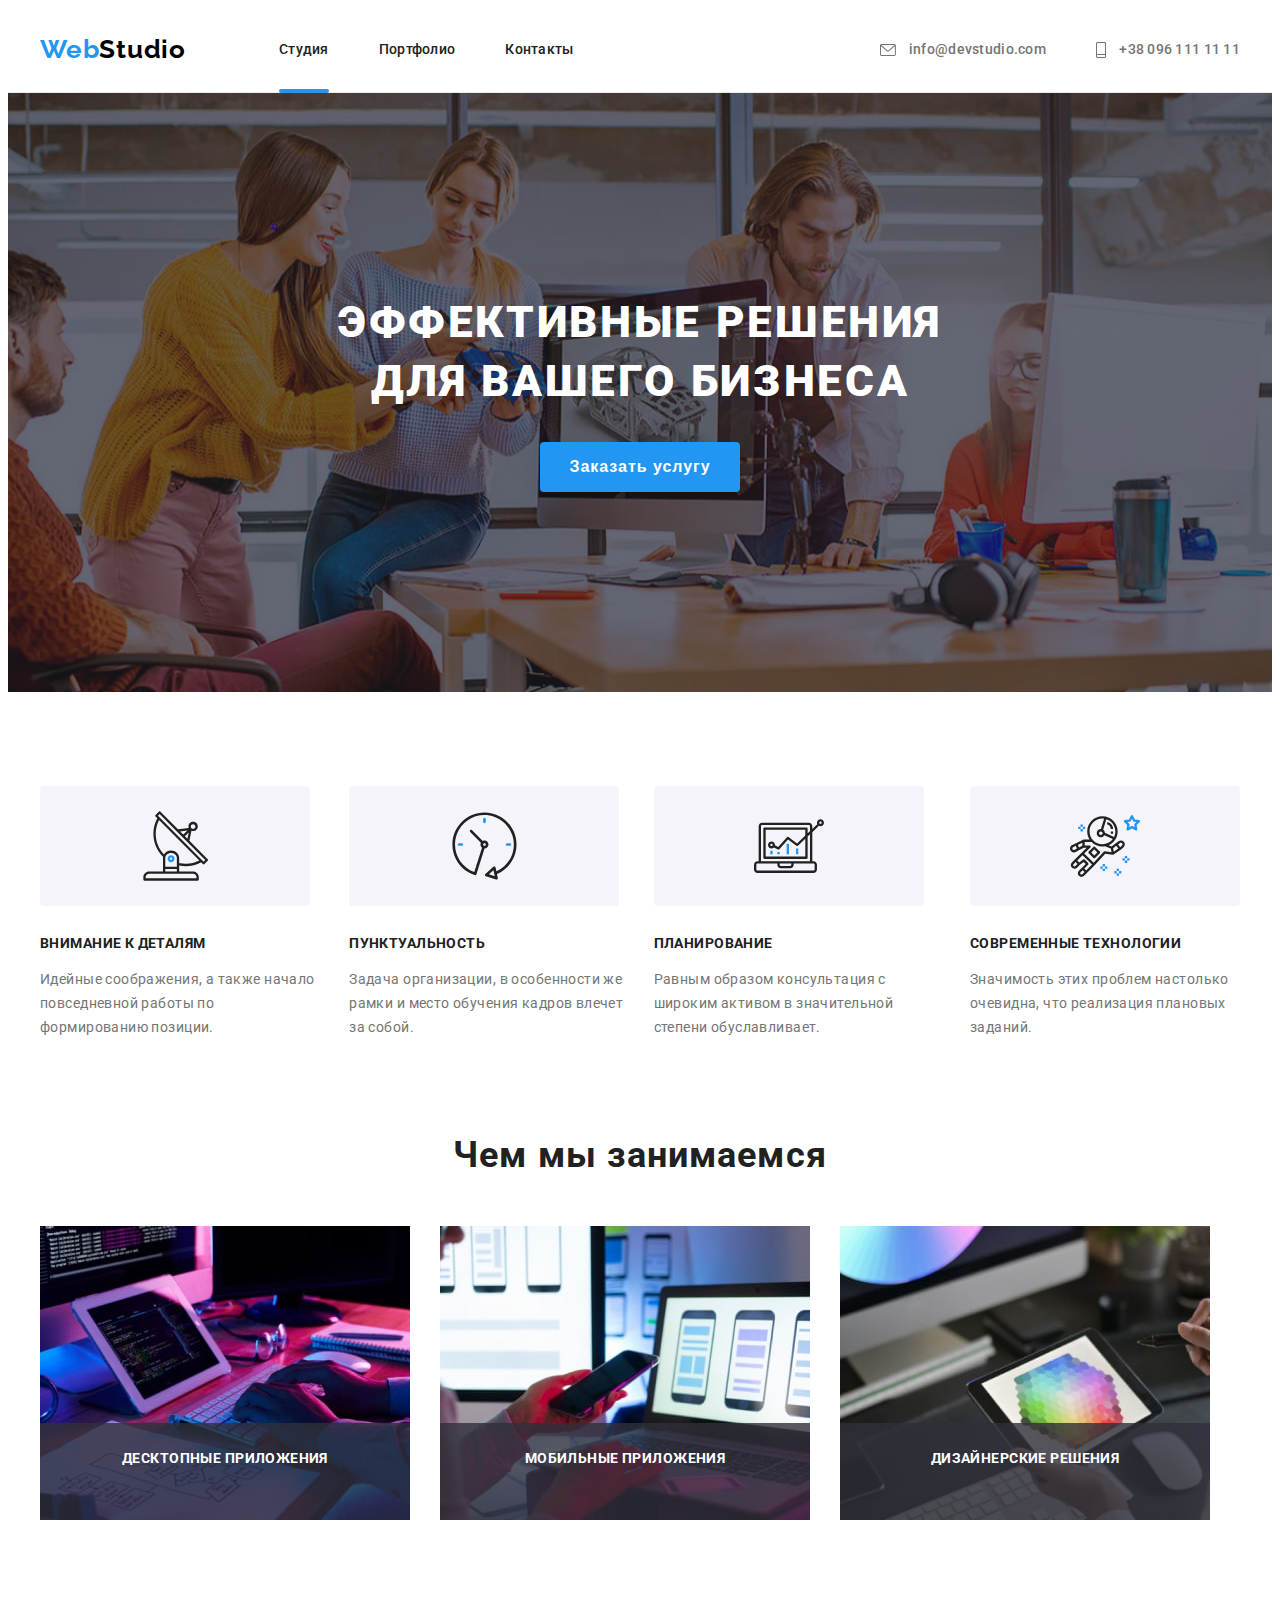
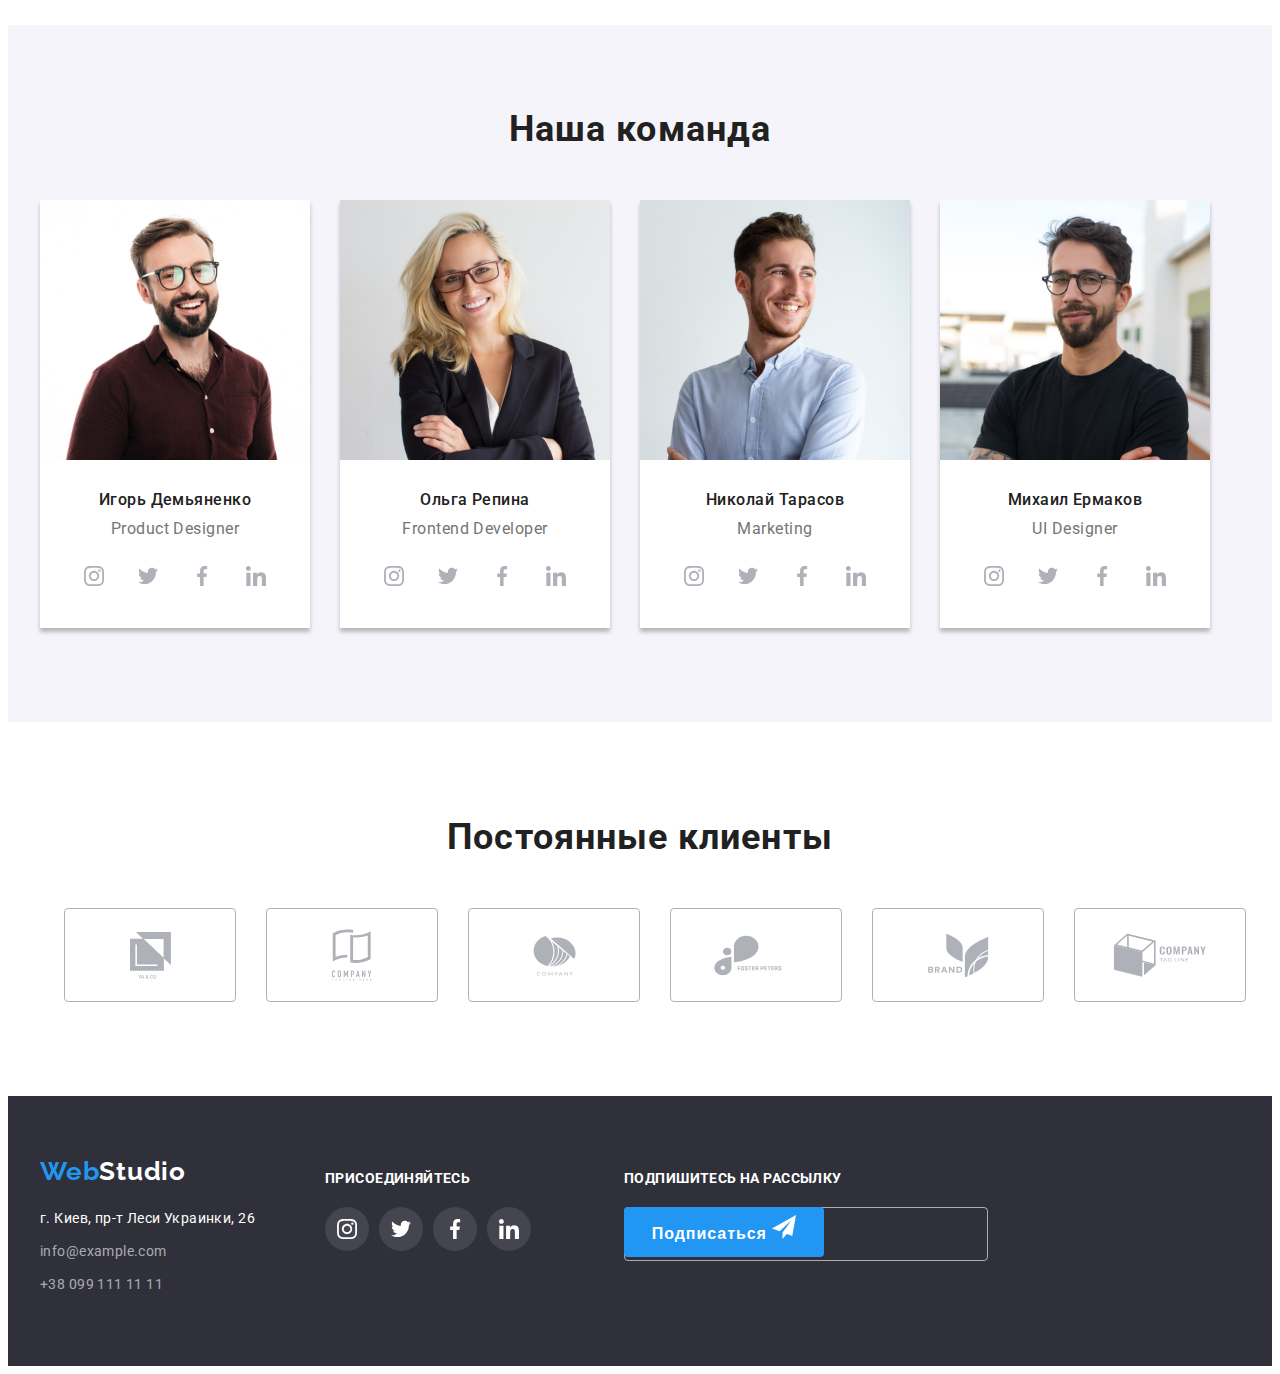
==== index.html @ a0ac4b64 "form" ====
<!DOCTYPE html>
<html lang="ru">

<head>
    <meta charset="UTF-8">
    <meta http-equiv="X-UA-Compatible" content="IE=edge">
    <meta name="viewport" content="width=device-width, initial-scale=1.0">
    <title>Document</title>
    <link rel="stylesheet" href="https://cdnjs.cloudflare.com/ajax/libs/modern-normalize/1.1.0/modern-normalize.min.css"
        integrity="sha512-wpPYUAdjBVSE4KJnH1VR1HeZfpl1ub8YT/NKx4PuQ5NmX2tKuGu6U/JRp5y+Y8XG2tV+wKQpNHVUX03MfMFn9Q=="
        crossorigin="anonymous" referrerpolicy="no-referrer" />
    <link rel="preconnect" href="https://fonts.googleapis.com">
    <link rel="preconnect" href="https://fonts.gstatic.com" crossorigin>
    <link
        href="https://fonts.googleapis.com/css2?family=Raleway:wght@700&family=Roboto:wght@400;500;700;900&display=swap"
        rel="stylesheet">
    <link rel="stylesheet" href="https://cdnjs.cloudflare.com/ajax/libs/animate.css/4.1.1/animate.min.css" />
    <link rel="stylesheet" href="./css/styles.css" />
</head>

<body>
    <!-- Шапка сайта -->
    <header class="header">
        <div class="container">
            <nav class="header-navigation">
                <a href="./index.html" class="header-logo link animate__animated animate__fadeInLeft">Web<span
                        class="header-logo-part">Studio</span></a>
                <ul class="header-list list">
                    <li class="header-item">
                        <a class="header-link link current" href="./index.html">Студия</a>
                    </li>
                    <li class="header-item">
                        <a class="header-link link" href="./portfolio.html">Портфолио</a>
                    </li>
                    <li class="header-item">
                        <a class="header-link link" href="">Контакты</a>
                    </li>
                </ul>
            </nav>
            <div class="header-right link">
                <a class="header-mail link" href="mailto:info@devstudio.com">
                    <svg class="header-icon" width="16" height="12">
                        <use href="./images/icons.svg#icon-envelope"></use>
                    </svg>
                    info@devstudio.com</a>
                <a class="header-tel link" href="tel:+380961111111">
                    <svg class="header-icon" width="10" height="16">
                        <use href="./images/icons.svg#icon-tel"></use>
                    </svg>
                    +38 096 111 11 11</a>
            </div>
        </div>
    </header>
    <!-- Герой -->
    <main>
        <section class="hero">
            <div class="container"></div>
            <h1 class="hero-title">Эффективные решения <br> для вашего бизнеса</h1>
            <button type="button" class="hero-button" data-modal-open>Заказать услугу</button>
            </div>
        </section>
        <!-- Особенности -->
        <section class="peculiarities">
            <div class="container">
                <h2 class="peculiarities-main-title visually-hidden">Наши особенности</h2>
                <ul class="peculiarities-list list">
                    <li class="peculiarities-item">
                        <div class="peculiarities-fone-img">
                            <svg class="peculiarities-icon" width="65" height="70">socials
                                <use href="./images/icons.svg#icon-antena"></use>
                            </svg>
                        </div>
                        <h3 class="peculiarities-secondary-title">Внимание к деталям</h3>
                        <p class="peculiarities-text">Идейные соображения, а также начало повседневной работы по
                            формированию позиции.</p>
                    </li>
                    <li class="peculiarities-item">
                        <div class="peculiarities-fone-img">
                            <svg class="peculiarities-icon" width="67" height="70">socials
                                <use href="./images/icons.svg#icon-clock"></use>
                            </svg>
                        </div>
                        <h3 class="peculiarities-secondary-title">Пунктуальность</h3>
                        <p class="peculiarities-text">Задача организации, в особенности же рамки и место обучения кадров
                            влечет за собой.</p>
                    </li>
                    <li class="peculiarities-item">
                        <div class="peculiarities-fone-img">
                            <svg class="peculiarities-icon" width="70" height="70">socials
                                <use href="./images/icons.svg#icon-diagram"></use>
                            </svg>
                        </div>
                        <h3 class="peculiarities-secondary-title">Планирование</h3>
                        <p class="peculiarities-text">Равным образом консультация с широким активом в значительной
                            степени обуславливает.</p>
                    </li>
                    <li class="peculiarities-item">
                        <div class="peculiarities-fone-img">
                            <svg class="peculiarities-icon" width="70" height="70">socials
                                <use href="./images/icons.svg#icon-astronaut"></use>
                            </svg>
                        </div>
                        <h3 class="peculiarities-secondary-title">Современные технологии</h3>
                        <p class="peculiarities-text">Значимость этих проблем настолько очевидна, что реализация
                            плановых заданий.</p>
                    </li>
                </ul>
            </div>
        </section>
        <!-- Наше направление -->
        <section class="activities">
            <div class="container">
                <h2 class="activities-title">Чем мы занимаемся</h2>
                <ul class="activities-list list">
                    <li class="activities-item">
                        <div class="activities-information">
                            <a href="" class="activities-link"><img src="./images/box/box-1.jpg"
                                    alt="Человек набирает код" width="370" height="294"></a>
                            <p class="activities-link-text">Десктопные приложения</p>
                        </div>
                    </li>
                    <li class="activities-item">
                        <div class="activities-information">
                            <a href="" class="activities-link"><img src="./images/box/box-2.jpg"
                                    alt="Человек тестирует телефон" width="370" height="294"></a>
                            <p class="activities-link-text">Мобильные приложения</p>
                        </div>
                    </li>
                    <li class="activities-item">
                        <div class="activities-information">
                            <a href="" class="activities-link"><img src="./images/box/box-3.jpg"
                                    alt="Человек проверяет диаграмму на планшете" width="370" height="294"></a>
                            <p class="activities-link-text">Дизайнерские решения</p>
                        </div>
                    </li>
                </ul>
            </div>
        </section>
        <!-- Команда -->
        <section class="team">
            <div class="container">
                <h2 class="team-main-title">Наша команда</h2>
                <ul class="team-list list">
                    <li class="team-item">
                        <img src="./images/team/igor.jpg" alt="Мужчина в очках" class="team-foto" width="270"
                            height="260">
                        <div class="team-one-text">
                            <h3 class="team-secondary-title">Игорь Демьяненко</h3>
                            <p lang="en" class="team-text">Product Designer</p>
                            <ul class="team-socials list socials-list">
                                <li class="socials-item link">
                                    <a href="" class="socials-link" rel="noopener noreferrer nofollow" target="_blank">
                                        <svg class="socials-icon" width="20" height="20">socials
                                            <use href="./images/icons.svg#icon-instagram"></use>
                                        </svg>
                                    </a>
                                </li>
                                <li class="socials-item link">
                                    <a href="" class="socials-link" rel="noopener noreferrer nofollow" target="_blank">
                                        <svg class="socials-icon" width="20" height="20">
                                            <use href="./images/icons.svg#icon-twitter"></use>
                                        </svg>
                                    </a>
                                </li>
                                <li class="socials-item link">
                                    <a href="" class="socials-link" rel="noopener noreferrer nofollow" target="_blank">
                                        <svg class="socials-icon" width="20" height="20">
                                            <use href="./images/icons.svg#icon-facebook"></use>
                                        </svg>
                                    </a>
                                </li>
                                <li class="socials-item link ">
                                    <a href="" class="socials-link" rel="noopener noreferrer nofollow" target="_blank">
                                        <svg class="socials-icon" width="20" height="20">
                                            <use href="./images/icons.svg#icon-linkedin"></use>
                                        </svg>
                                    </a>
                                </li>
                            </ul>
                        </div>
                    </li>
                    <li class="team-item">
                        <img src="./images/team/olga.jpg" alt="Девушка в очках" class="team-foto" width="270"
                            height="260">
                        <div class="team-one-text">
                            <h3 class="team-secondary-title">Ольга Репина</h3>
                            <p lang="en" class="team-text">Frontend Developer</p>
                            <ul class="team-socials list socials-list">
                                <li class="socials-item link">
                                    <a href="" class="socials-link">
                                        <svg class="socials-icon" width="20" height="20">socials
                                            <use href="./images/icons.svg#icon-instagram"></use>
                                        </svg>
                                    </a>
                                </li>
                                <li class="socials-item link">
                                    <a href="" class="socials-link" rel="noopener noreferrer nofollow" target="_blank">
                                        <svg class="socials-icon" width="20" height="20">
                                            <use href="./images/icons.svg#icon-twitter"></use>
                                        </svg>
                                    </a>
                                </li>
                                <li class="socials-item link">
                                    <a href="" class="socials-link" rel="noopener noreferrer nofollow" target="_blank">
                                        <svg class="socials-icon" width="20" height="20">
                                            <use href="./images/icons.svg#icon-facebook"></use>
                                        </svg>
                                    </a>
                                </li>
                                <li class="socials-item link" rel="noopener noreferrer nofollow" target="_blank">
                                    <a href="" class="socials-link">
                                        <svg class="socials-icon" width="20" height="20">
                                            <use href="./images/icons.svg#icon-linkedin"></use>
                                        </svg>
                                    </a>
                                </li>
                            </ul>
                        </div>
                    </li>
                    <li class="team-item">
                        <img src="./images/team/nikolay.jpg" alt="Мужчина в рубашке" class="team-foto" width="270"
                            height="260">
                        <div class="team-one-text">
                            <h3 class="team-secondary-title">Николай Тарасов</h3>
                            <p lang="en" class="team-text">Marketing</p>
                            <ul class="team-socials list socials-list">
                                <li class="socials-item link">
                                    <a href="" class="socials-link" rel="noopener noreferrer nofollow" target="_blank">
                                        <svg class="socials-icon" width="20" height="20">socials
                                            <use href="./images/icons.svg#icon-instagram"></use>
                                        </svg>
                                    </a>
                                </li>
                                <li class="socials-item link">
                                    <a href="" class="socials-link" rel="noopener noreferrer nofollow" target="_blank">
                                        <svg class="socials-icon" width="20" height="20">
                                            <use href="./images/icons.svg#icon-twitter"></use>
                                        </svg>
                                    </a>
                                </li>
                                <li class="socials-item link" rel="noopener noreferrer nofollow" target="_blank">
                                    <a href="" class="socials-link">
                                        <svg class="socials-icon" width="20" height="20">
                                            <use href="./images/icons.svg#icon-facebook"></use>
                                        </svg>
                                    </a>
                                </li>
                                <li class="socials-item link" rel="noopener noreferrer nofollow" target="_blank">
                                    <a href="" class="socials-link">
                                        <svg class="socials-icon" width="20" height="20">
                                            <use href="./images/icons.svg#icon-linkedin"></use>
                                        </svg>
                                    </a>
                                </li>
                            </ul>
                        </div>
                    </li>
                    <li class="team-item">
                        <img src="./images/team/michael.jpg" alt="Мужчина в футболке" class="team-foto" width="270"
                            height="260">
                        <div class="team-one-text">
                            <h3 class="team-secondary-title">Михаил Ермаков</h3>
                            <p lang="en" class="team-text">UI Designer</p>
                            <ul class="team-socials list socials-list">
                                <li class="socials-item link">
                                    <a href="" class="socials-link" rel="noopener noreferrer nofollow" target="_blank">
                                        <svg class="socials-icon" width="20" height="20">socials
                                            <use href="./images/icons.svg#icon-instagram"></use>
                                        </svg>
                                    </a>
                                </li>
                                <li class="socials-item link">
                                    <a href="" class="socials-link" rel="noopener noreferrer nofollow" target="_blank">
                                        <svg class="socials-icon" width="20" height="20">
                                            <use href="./images/icons.svg#icon-twitter"></use>
                                        </svg>
                                    </a>
                                </li>
                                <li class="socials-item link">
                                    <a href="" class="socials-link" rel="noopener noreferrer nofollow" target="_blank">
                                        <svg class="socials-icon" width="20" height="20">
                                            <use href="./images/icons.svg#icon-facebook"></use>
                                        </svg>
                                    </a>
                                </li>
                                <li class="socials-item link">
                                    <a href="" class="socials-link" rel="noopener noreferrer nofollow" target="_blank">
                                        <svg class="socials-icon" width="20" height="20">
                                            <use href="./images/icons.svg#icon-linkedin"></use>
                                        </svg>
                                    </a>
                                </li>
                            </ul>
                        </div>
                    </li>
                </ul>
            </div>
        </section>
        <!-- Наши клиенты -->
        <section class="client">
            <div class="container">
                <h2 class="client-main-title">Постоянные клиенты</h2>
                <ul class="client-list list client-list">
                    <li class="client-item link">
                        <a href="" class="client-link">
                            <svg class="client-logo" width="41" height="47">
                                <use href="./images/icons.svg#icon-ya"></use>
                            </svg>
                        </a>
                    </li>
                    <li class="client-item link">
                        <a href="" class="client-link">
                            <svg class="client-logo" width="40" height="52">
                                <use href="./images/icons.svg#icon-company-tagline"></use>
                            </svg>
                        </a>
                    </li>
                    <li class="client-item link">
                        <a href="" class="client-link">
                            <svg class="client-logo" width="43" height="41">
                                <use href="./images/icons.svg#icon-company"></use>
                            </svg>
                        </a>
                    </li>
                    <li class="client-item link">
                        <a href="" class="client-link">
                            <svg class="client-logo" width="84" height="41">
                                <use href="./images/icons.svg#icon-foster-peters"></use>
                            </svg>
                        </a>
                    </li>
                    <li class="client-item link">
                        <a href="" class="client-link">
                            <svg class="client-logo" width="63" height="45">
                                <use href="./images/icons.svg#icon-brand"></use>
                            </svg>
                        </a>
                    </li>
                    <li class="client-item link">
                        <a href="" class="client-link">
                            <svg class="client-logo" width="94" height="44">
                                <use href="./images/icons.svg#icon-company-tag"></use>
                            </svg>
                        </a>
                    </li>
                </ul>
            </div>
        </section>
    </main>
    <!-- Контакты -->
    <footer class="footer">
        <div class="container">
            <div class="footer-information">
                <div class="footer-address">
                    <a href="./index.html" class="footer-logo link">Web<span class="footer-logo-part">Studio</span></a>
                    <address class="contact-address">
                        <ul class="contact-address-list list">
                            <li class="contact-address-item">
                                <a href="" class="contact-address-map link">г. Киев, пр-т Леси Украинки, 26</a>
                            </li>
                            <li class="contact-address-item">
                                <a href="mailto:info@example.com" class="contact-address-mail link">info@example.com</a>
                            </li>
                            <li class="contact-address-item">
                                <a href="tel:+380991111111" class="contact-address-tel link">+38 099 111 11 11</a>
                            </li>
                        </ul>
                </div>
                </address>
                <div class="footer-title-icon">
                    <b class="footer-title">присоединяйтесь</b>
                    <ul class="footer-socials list footer-socials-list">
                        <li class="footer-socials-item link">
                            <a href="" class="footer-socials-link" rel="noopener noreferrer nofollow" target="_blank">
                                <svg class="footer-socials-icon" width="20" height="20">socials
                                    <use href="./images/icons.svg#icon-instagram"></use>
                                </svg>
                            </a>
                        </li>
                        <li class="footer-socials-item link">
                            <a href="" class="footer-socials-link" rel="noopener noreferrer nofollow" target="_blank">
                                <svg class="footer-socials-icon" width="20" height="20">
                                    <use href="./images/icons.svg#icon-twitter"></use>
                                </svg>
                            </a>
                        </li>
                        <li class="footer-socials-item link">
                            <a href="" class="footer-socials-link" rel="noopener noreferrer nofollow" target="_blank">
                                <svg class="footer-socials-icon" width="20" height="20">
                                    <use href="./images/icons.svg#icon-facebook"></use>
                                </svg>
                            </a>
                        </li>
                        <li class="footer-socials-item link" rel="noopener noreferrer nofollow" target="_blank">
                            <a href="" class="footer-socials-link">
                                <svg class="footer-socials-icon" width="20" height="20">
                                    <use href="./images/icons.svg#icon-linkedin"></use>
                                </svg>
                            </a>
                        </li>
                    </ul>
                </div>
                <div class="footer-title-subscription-block">
                <b class="footer-title-subscription">Подпишитесь на рассылку </b>
                <form action="#" class="subscription-form">
                    <input type="email" name="online-email" placeholder="E-mail" class="online-input small">
                    <button type="submit" class="btn subscription-btn">Подписаться
                        <svg class="footer-subscription-icon" width="24" height="24">
                            <use href="./images/icons.svg#icon-icon-send-color"></use>
                        </svg>
                    </button>
                 </div>

            </div>
        </div>
    </footer>
    <div class="backdrop is-hidden" data-modal>
        <div class="modal">
            <button type="button" class="close-btn" data-modal-close>
                <svg class="" width="11" height="11">
                    <use href="./images/icons.svg#icon-cross"></use>
                </svg>
            </button>
          
        <form action="#" class="modal-form">
            <b class="modal-title">Оставьте свои данные, мы вам перезвоним</b>
            <div class="modal-form-field">
                <label for="input-name" class="modal-form-label">Имя</label>
                <span class="input-wrap">
                    <input type="text" id="input-name" class="modal-form-input" placeholder=" " name="modal-name">
                    <svg class="modal-form-icon" width="18" height="18">
                        <use href="./images/icons.svg#icon-person-black"></use>
                    </svg>
                </span>
            </div>
            <div class="modal-form-field">
                <label for="input-tel" class="modal-form-label">Телефон</label>
                <span class="input-wrap">
                    <input type="tel" id="input-tel" class="modal-form-input" placeholder=" " name="modal-name">
                    <svg class="modal-form-icon" width="18" height="18">
                        <use href="./images/icons.svg#icon-phone-black"></use>
                    </svg>
                </span>
            </div>
            <div class="modal-form-field">
                <label for="input-email" class="modal-form-label">Почта</label>
                <span class="input-wrap">
                    <input type="email" id="input-email" class="modal-form-input" placeholder=" " name="modal-name">
                    <svg class="modal-form-icon" width="18" height="18">
                        <use href="./images/icons.svg#icon-email-black"></use>
                    </svg>
                </span>
            </div>
            <div class="modal-form-field">
                <label for="comment" class="modal-form-label">Комментарий</label>
                <textarea name="modal-comment" id="comment" placeholder="Введите текст" class="modal-comment"></textarea>
            </div>
            <div class="modal-form-field">
                <input type="checkbox" id="check" name="policy" class="visually-hidden checkbox">
                <label for="check" class="check-label">
                    <span class="icon-check">
                        <svg class="" width="16" height="15">
                            <use href="./images/icons.svg#icon-Vector-color"></use>
                        </svg>
                    </span class="text-check">
                    Соглашаюсь с рассылкой и принимаю <a href="" class="form-link link">Условия договора</a></label>
            </div>
            <button type="submit" class="btn form-btn">Oтправить</button>
            </form>
        </div>
    </div>

    <script src="./js/modal.js"></script>
</body>

</html>
---- css/styles.css ----
:root {
  --main-title-color: #212121;
  --secondary-title-color: #ffffff;
  --main-text-color: #757575;
  --accent-color: #2196f3;
}
body {
  font-family: "Roboto", sans-serif;
}

p,
h1,
h2,
h3,
h4,
h5,
h6 {
  margin-top: 0;
  margin-bottom: 0;
}

ul {
  margin-top: 0;
  margin-bottom: 0;
  padding-left: 0;
}
img {
  display: block;
}
.container {
  width: 1200px;
  padding-left: 15px;
  padding-right: 15px;
  margin: 0 auto;
}

.visually-hidden {
  position: absolute;
  width: 1px;
  height: 1px;
  margin: -1px;
  padding: 0;
  overflow: hidden;
  border: 0;
  clip: rect(0 0 0 0);
}
.list {
  list-style: none;
}
.link {
  text-decoration: none;
}
/* --------------HEADER------------------- */
.header {
  /* border: 2px dashed #2196f3; */
  /* border: 2px solid #f6f6f6; */
  border-bottom: 1px solid #ececec;
}
.header .container {
  display: flex;
  align-items: center;
}

.header-navigation {
  display: flex;
  align-items: center;
}

.header-logo {
  display: block;
  font-family: Raleway;
  font-style: normal;
  font-weight: bold;
  font-size: 26px;
  line-height: 1.19;
  letter-spacing: 0.03em;
  color: #2196f3;
  margin-right: 93px;
  padding-top: 24px;
  padding-bottom: 25px;
}

.header-logo-part {
  color: #000000;
}

.header-list {
  display: flex;
}

.current {
  position: relative;
}
.current::after {
  content: "";
  width: 100%;
  height: 4px;
  border-radius: 2px;
  background-color: #2196f3;
  display: block;
  position: absolute;
  bottom: -3px;
  left: 0;
}

.header-item:not(:last-child) {
  margin-right: 50px;
}
.header-mail,
.header-tel {
  display: flex;
  fill: currentColor;
  /* vertical-align: middle; */
}
.header-icon {
  margin-right: 10px;
  vertical-align: middle;
}
.header-link {
  display: block;
  font-weight: 500;
  font-size: 14px;
  line-height: 1.14;
  letter-spacing: 0.02em;
  color: #212121;
  padding-top: 32px;
  padding-bottom: 32px;
  transition: color 250ms cubic-bezier(0.4, 0, 0.2, 1);
}
.header-link:hover,
.header-link:focus {
  color: var(--accent-color);
}
.header-right {
  margin-left: auto;
  display: flex;
}
.header-mail {
  display: block;
  font-weight: 500;
  font-size: 14px;
  line-height: 1.4;
  letter-spacing: 0.02em;
  padding-top: 32px;
  padding-bottom: 32px;
  color: #757575;
  margin-right: 50px;
  transition: color 250ms cubic-bezier(0.4, 0, 0.2, 1);
}
.header-mail:hover,
.header-mail:focus {
  color: var(--accent-color);
}

.header-tel {
  display: block;
  font-weight: 500;
  font-size: 14px;
  line-height: 1.4;
  letter-spacing: 0.02em;
  padding-top: 32px;
  padding-bottom: 32px;
  color: #757575;
  transition: color 250ms cubic-bezier(0.4, 0, 0.2, 1);
}
.header-tel:hover,
.header-tel:focus {
  color: var(--accent-color);
}
/* ----------------HERO---------------- */
.hero {
  /* border: 2px dashed #2196f3; */
  padding-top: 200px;
  padding-bottom: 200px;
  background-image: linear-gradient(
      rgba(47, 48, 58, 0.4),
      rgba(47, 48, 58, 0.4)
    ),
    url(../images/header.jpg);
  background-repeat: no-repeat;
  background-position: center;
  /* background-size: cover; */
  background-size: 1600px;
}
.hero-title {
  font-weight: 900;
  font-size: 44px;
  line-height: 1.36;
  text-align: center;
  letter-spacing: 0.06em;
  text-transform: uppercase;
  color: var(--secondary-title-color);
  padding-bottom: 30px;
}
.hero-button {
  font-weight: 700;
  font-size: 16px;
  line-height: 1.87;
  display: flex;
  justify-content: center;
  align-items: center;
  text-align: center;
  letter-spacing: 0.06em;
  color: #ffffff;
  background-color: #2196f3;
  margin: 0px auto;
  width: 200px;
  height: 50px;
  left: 700px;
  top: 430px;
  box-shadow: 0px 4px 4px rgba(0, 0, 0, 0.15);
  border-radius: 4px;
  padding: 0;
  border: none;
  /* position: relative;
  left: 50%;
  transform: translate(-50%, 0); */
}

/* --------------PECULIARITIES---------------- */
.peculiarities {
  padding-top: 94px;
  padding-bottom: 94px;
}
.peculiarities-item:not(:last-child) {
  margin-right: 30px;
}

.peculiarities-list {
  display: flex;
}
.peculiarities-fone-img {
  width: 270px;
  height: 120px;
  display: flex;
  align-items: center;
  justify-content: center;
  border-radius: 4px;
  background-color: #f5f4fa;
  margin-bottom: 30px;
}
.peculiarities-secondary-title {
  font-weight: 700;
  font-size: 14px;
  line-height: 1.14;
  letter-spacing: 0.03em;
  text-transform: uppercase;
  color: var(--main-title-color);
  margin-bottom: 16px;
}
.peculiarities-text {
  font-size: 14px;
  line-height: 1.71;
  letter-spacing: 0.03em;
  color: var(--main-text-color);
}
/* ----------------TEAM------------------- */
.team {
  padding-bottom: 94px;
  border-color: #f5f4fa;
  /* border: 2px dashed #2196f3; */
  padding-top: 83px;
  padding-bottom: 94px;
}
.activities-title,
.team-main-title,
.client-main-title {
  font-weight: 700;
  font-size: 36px;
  line-height: 1.17;
  text-align: center;
  letter-spacing: 0.03em;
  color: var(--main-title-color);
}
.activities {
  padding-bottom: 105px;
}
.activities-information {
  position: relative;
}
.activities-link-text {
  position: absolute;
  width: 100%;
  height: 70px;
  background-color: rgba(47, 48, 58, 0.8);
  color: var(--secondary-title-color);
  font-weight: 700;
  font-size: 14px;
  line-height: calc(16 / 14);
  text-align: center;
  letter-spacing: 0.03em;
  text-transform: uppercase;
  bottom: 0;
  left: 0;
  padding-top: 27px;
}

.activities-item:not(:last-child) {
  margin-right: 30px;
}
.activities-title {
  margin-bottom: 50px;
}
.activities-list {
  display: flex;
}
.team-main-title {
  margin-bottom: 50px;
}

.team {
  background-color: #f5f4fa;
}
.team-one-text {
  width: 270px;
  padding-top: 30px;
  padding-bottom: 30px;
  background-color: #ffffff;
}
.team-list {
  display: flex;
  margin-left: -30px;
  flex-wrap: wrap;
}
.team-item {
  flex-basis: calc(100% / 4- 30px);
  margin-left: 30px;

  box-shadow: 0px 4px 4px rgba(0, 0, 0, 0.25);
}

.team-secondary-title {
  font-weight: 500;
  font-size: 16px;
  line-height: 1.19;
  text-align: center;
  letter-spacing: 0.03em;
  color: var(--main-title-color);
}

.team-secondary-title {
  padding-bottom: 10px;
}
.team-text {
  font-size: 16px;
  line-height: 1.19;
  text-align: center;
  letter-spacing: 0.03em;
  color: var(--main-text-color);
  margin-bottom: 16px;
}
.socials-list {
  display: flex;
  justify-content: center;
}
.socials-link {
  width: 100%;
  height: 100%;
  display: flex;
  align-items: center;
  justify-content: center;
  border-radius: 50%;
  background-color: #ffffff;
  transition: background-color 250ms cubic-bezier(0.4, 0, 0.2, 1),
    fill 250ms cubic-bezier(0.4, 0, 0.2, 1);
}
.socials-link:hover,
.socials-link:focus {
  background-color: var(--accent-color);
}
.socials-link:hover .socials-icon,
.socials-link:focus .socials-icon {
  fill: #ffffff;
}
.socials-item:not(:last-child) {
  margin-right: 10px;
}
.socials-item {
  width: 44px;
  height: 44px;
}
.socials-icon {
  fill: #afb1b8;
}

/* ----------------CLIENT-------------- */
.client {
  padding-top: 94px;
  padding-bottom: 94px;
}
.client-main-title {
  margin-bottom: 50px;
}
.client-list {
  display: flex;
  justify-content: center;
}
.client-link {
  width: 100%;
  height: 100%;
  display: flex;
  align-items: center;
  justify-content: center;
  border: 1px solid #afb1b8;
  border-radius: 4px;
  background-color: #ffffff;
  transition: border 250ms cubic-bezier(0.4, 0, 0.2, 1),
    fill 250ms cubic-bezier(0.4, 0, 0.2, 1);
}
.client-link:hover,
.client-link:focus {
  border: 1px solid var(--accent-color);
}
.client-link:hover .client-logo,
.client-link:focus .client-logo {
  fill: var(--accent-color);
}
.team-list {
  display: flex;
  margin-left: -30px;
  flex-wrap: wrap;
  align-items: center;
}
.client-link {
  flex-basis: calc(100% / 6 - 30px);
  margin-left: 30px;
  background-color: #ffffff;
  width: 170px;
  height: 92px;
}

.client-logo {
  fill: #afb1b8;
}

/* ----------------FOOTER-------------- */
.footer-logo {
  font-family: Raleway;
  font-style: normal;
  font-weight: bold;
  font-size: 26px;
  line-height: 1.19;
  letter-spacing: 0.03em;
  color: #2196f3;
}
.footer-logo-part {
  color: #ffffff;
}
.contact-address-item {
  margin-bottom: 9px;
}
.contact-address {
  margin-top: 20px;
}
.contact-address-map {
  font-size: 14px;
  line-height: 1.71;
  letter-spacing: 0.03em;
  color: #ffffff;
  font-style: normal;
}
.contact-address-mail,
.contact-address-tel {
  font-size: 14px;
  line-height: 1.71;
  letter-spacing: 0.03em;
  color: rgba(255, 255, 255, 0.6);
  font-style: normal;
}
.footer {
  background-color: #2f303a;
  padding-top: 60px;
  padding-bottom: 60px;
}
.footer-information {
  display: flex;
}
.footer-socials-list {
  display: flex;
}
.footer-socials-link {
  width: 100%;
  height: 100%;
  display: flex;
  align-items: center;
  justify-content: center;
  border-radius: 50%;
  background-color: rgba(255, 255, 255, 0.1);
  transition: background-color 250ms cubic-bezier(0.4, 0, 0.2, 1);
}
.footer-socials-link:hover,
.footer-socials-link:focus {
  background-color: var(--accent-color);
}

.footer-socials-icon {
  fill: #ffffff;
}
.footer-socials-item {
  width: 44px;
  height: 44px;
}

.footer-socials-item:not(:last-child) {
  margin-right: 10px;
}
.footer-address {
  margin-right: 70px;
}

.footer-title-icon {
  margin-right: 93px;
}
.subscription-form {
  display: flex;
}
.footer-title,
.footer-title-subscription {
  display: block;
  margin-bottom: 20px;
  color: #ffffff;
  font-weight: 700;
  font-size: 14px;
  line-height: 1.14;
  letter-spacing: 0.03em;
  text-transform: uppercase;
  margin-top: 15px;
}
.online-input {
  display: block;
  width: 358px;
  height: 50px;
  border: 1px solid rgba(255, 255, 255, 0.6);
  border-radius: 4px;
  background: transparent;
  outline: none;
}
.subscription-btn {
  content: "";
  display: block;
  width: 200px;
  height: 50px;
  border-radius: 4px;
  color: var(--secondary-title-color);
  background-color: var(--accent-color);
  position: absolute;
  font-weight: 700;
  font-size: 16px;
  line-height: calc(30 / 16);
  letter-spacing: 0.06em;
  text-align: center;
  padding: 0;
  border: none;
  margin: 0 auto;
  transition: box-shadow 250ms cubic-bezier(0.4, 0, 0.2, 1);
}
.footer-title-subscription-block {
  padding-right: 215px;
}
.subscription-form {
  position: absolute;
}
/* -------------FILTR-------------------- */
.button-projects-list {
  display: flex;
  align-items: center;
  justify-content: center;
  margin-bottom: 50px;
}

.button-projects-btn {
  font-weight: 500;
  font-size: 16px;
  line-height: 1.62;
  text-align: center;
  letter-spacing: 0.03em;
  background-color: #f5f4fa;
  height: 38px;
  border-radius: 4px;
  margin-right: 8px;
  padding: 0;
  border: none;
  transition: box-shadow 250ms cubic-bezier(0.4, 0, 0.2, 1),
    background-color 250ms cubic-bezier(0.4, 0, 0.2, 1),
    color 250ms cubic-bezier(0.4, 0, 0.2, 1);
}
.button-all {
  width: 73px;
  height: 38px;
}
.button-web {
  width: 128px;
  height: 38px;
}
.button-app {
  width: 145px;
  height: 38px;
}
.button-dis {
  width: 103px;
  height: 38px;
}
.button-mark {
  width: 130px;
  height: 38px;
}
.button-projects-btn:hover,
.button-projects-btn:focus {
  background-color: var(--accent-color);
  color: #ffffff;
  box-shadow: 0px 4px 4px rgba(0, 0, 0, 0.25);
}

/* ------------------PROJECTS------------- */

.projects-list {
  display: flex;
  flex-wrap: wrap;
  flex-basis: calc(100% / 3 - 30px);
  margin-right: -30px;
  margin-bottom: -30px;
}
.projects-item {
  margin-right: 30px;
  margin-bottom: 30px;
  transition: box-shadow 250ms cubic-bezier(0.4, 0, 0.2, 1);
}
.projects-item:hover {
  box-shadow: 0px 4px 4px rgba(0, 0, 0, 0.25);
}

.projects-card {
  padding: 20px 24px;
  border: 2px solid #f6f6f6;
}
.projects-title {
  font-weight: 700;
  font-size: 18px;
  line-height: 2;
  letter-spacing: 0.06em;
  color: var(--main-title-color);
  margin-bottom: 4px;
}
.projects-text {
  font-size: 16px;
  line-height: 1.87;
  letter-spacing: 0.03em;
  color: var(--main-text-color);
}
.projects {
  padding-top: 94px;
  padding-bottom: 94px;
}
.projects-link {
  display: block;
}

.card-overlay {
  position: relative;
  overflow: hidden;
}
.overlay {
  position: absolute;
  top: 0;
  left: 0;
  width: 100%;
  height: 100%;
  background-color: rgba(33, 150, 243, 0.9);
  color: var(--secondary-title-color);
  padding: 62px 24px;
  overflow: auto;
  font-size: 18px;
  line-height: 1.55;
  letter-spacing: 0.03em;
  font-style: normal;

  transform: translateY(100%);
  transition: transform 250ms cubic-bezier(0.4, 0, 0.2, 1);
}
.projects-item:hover .overlay,
.projects-link:focus .overlay {
  transform: translateY(0%);
}

/* ------------------MODAL WINDOW------------- */
.backdrop {
  position: fixed;
  top: 0;
  left: 0;
  width: 100vw;
  height: 100vh;
  background-color: rgba(0, 0, 0, 0.2);
  transition: opacity 250ms cubic-bezier(0.4, 0, 0.2, 1),
    visibility 250ms cubic-bezier(0.4, 0, 0.2, 1);
}
.modal {
  position: absolute;
  left: 50%;
  top: 50%;
  width: 528px;
  height: 581px;
  background-color: #ffffff;
  transform: translate(-50%, -50%);
  padding: 40px;
}
.close-btn {
  position: absolute;
  top: 8px;
  right: 8px;
  width: 30px;
  height: 30px;
  border-radius: 50%;
  border: 1px solid rgba(0, 0, 0, 0.1);
  background-color: #ffffff;
  padding: 0;
}

.is-hidden {
  opacity: 0;
  visibility: hidden;
  pointer-events: none;
}

/* ------------------MODAL WINDOW STYLE------------- */
.backdrop.is-hidden {
  opacity: 0;
  visibility: hidden;
  pointer-events: none;
}

.modal-title {
  font-size: 20px;
  font-weight: 700;
  text-align: center;
  color: var(--main-title-color);
  display: block;
  margin-bottom: 12px;
}

.modal-form-field {
  margin-bottom: 4px;
}

.modal-form-label {
  font-size: 12px;
  color: var(--main-text-color);
  display: block;
  margin-bottom: 4px;
}

.input-wrap {
  display: block;
  position: relative;
}

.modal-form-input {
  width: 100%;
  height: 40px;
  border: 1px solid rgba(33, 33, 33, 0.2);
  border-radius: 4px;
  padding-left: 12px;
}

.modal-form-icon {
  position: absolute;
  left: 10px;
  top: 50%;
  transform: translateY(-50%);
}

.modal-comment {
  width: 100%;
  height: 120px;
  border: 1px solid rgba(33, 33, 33, 0.2);
  border-radius: 4px;
  padding-left: 16px;
  padding-top: 12px;
  resize: none;
}

.modal-comment::placeholder {
  font-size: 14px;
}

.check-label {
  display: flex;
  align-items: center;
}
.form-btn {
  position: absolute;
  width: 200px;
  height: 50px;
  color: var(--secondary-title-color);
  background-color: var(--accent-color);
  border-radius: 4px;
  font-weight: 700;
  font-size: 16px;
  line-height: calc(30 / 16);
  letter-spacing: 0.06em;
  text-align: center;
  padding: 0;
  border: none;
  margin: 0 auto;
  transition: box-shadow 250ms cubic-bezier(0.4, 0, 0.2, 1);
}
.form-link {
  color: var(--accent-color);
}
.text-check {
  color: var(--main-text-color);
}
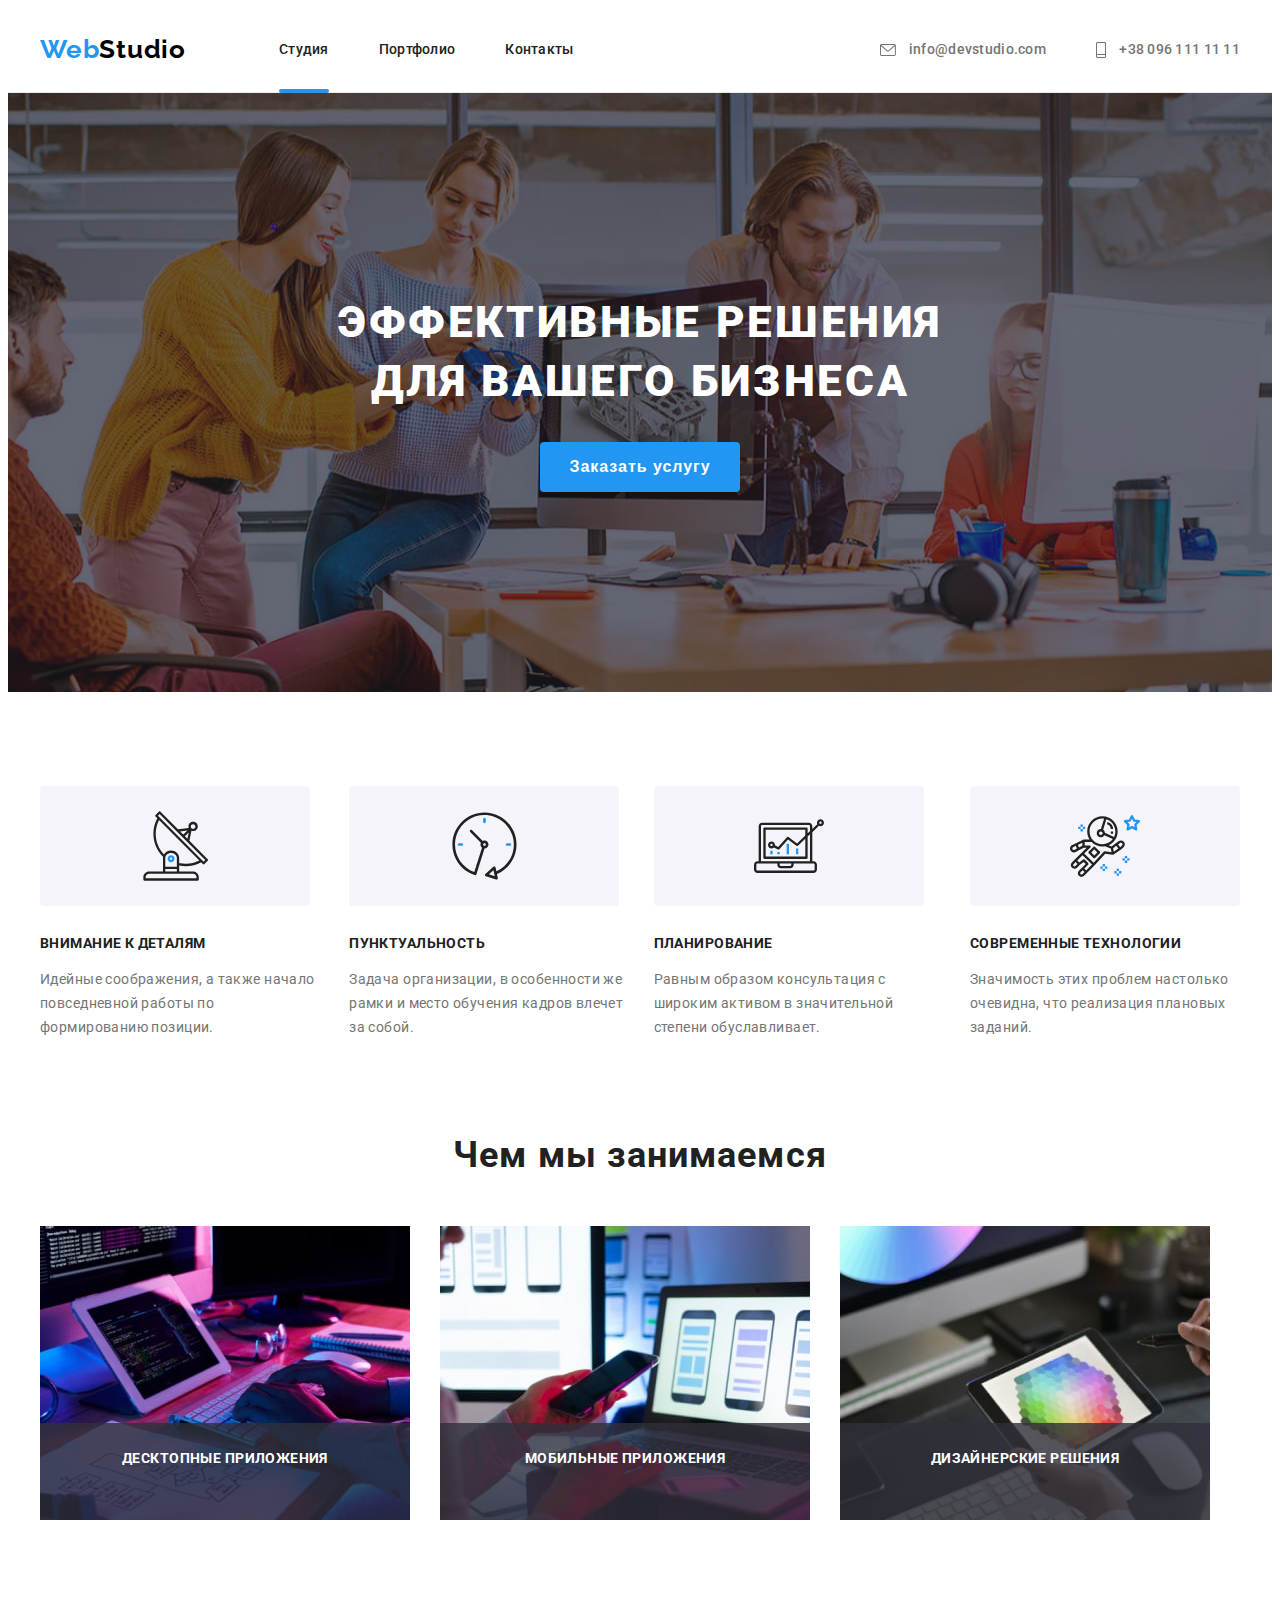
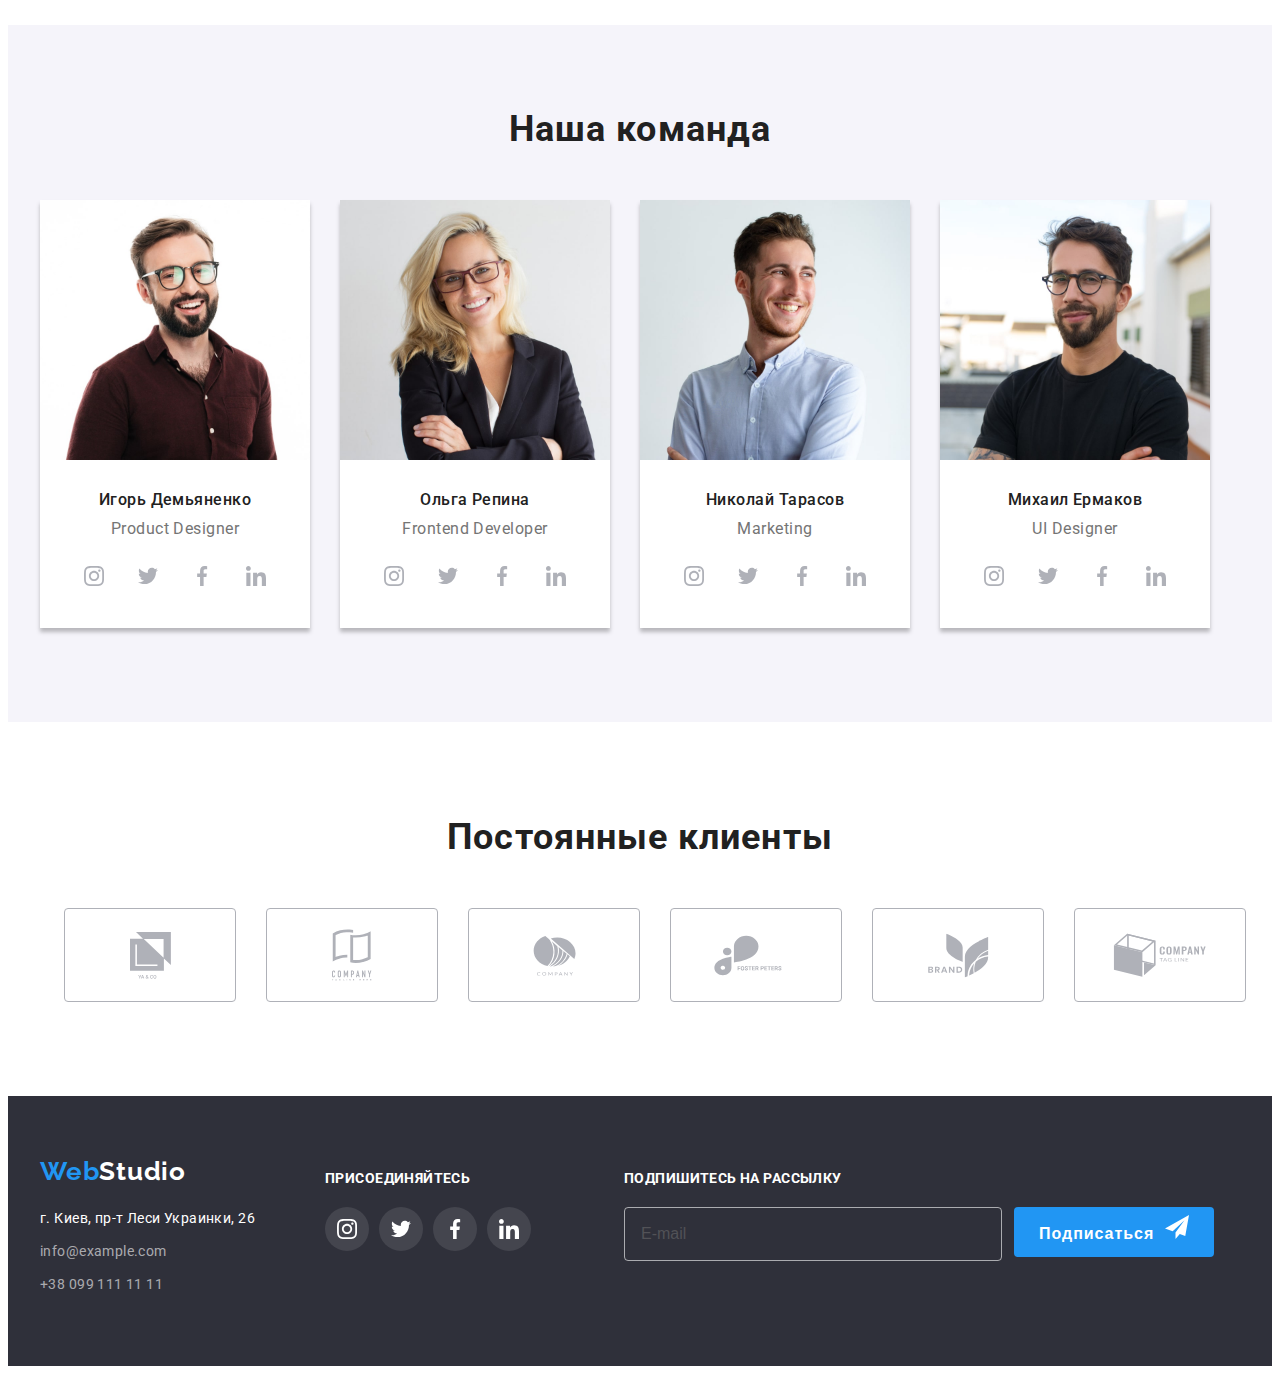
==== commit 1a744cab: "form and styles" ====
--- a/index.html
+++ b/index.html
@@ -401,16 +401,15 @@
                     </ul>
                 </div>
                 <div class="footer-title-subscription-block">
-                <b class="footer-title-subscription">Подпишитесь на рассылку </b>
-                <form action="#" class="subscription-form">
-                    <input type="email" name="online-email" placeholder="E-mail" class="online-input small">
-                    <button type="submit" class="btn subscription-btn">Подписаться
-                        <svg class="footer-subscription-icon" width="24" height="24">
-                            <use href="./images/icons.svg#icon-icon-send-color"></use>
-                        </svg>
-                    </button>
-                 </div>
-
+                    <b class="footer-title-subscription">Подпишитесь на рассылку </b>
+                    <form action="#" class="subscription-form">
+                        <input type="email" name="online-email" placeholder="E-mail" class="online-input">
+                        <button type="submit" class="btn subscription-btn">Подписаться&nbsp;
+                            <svg class="footer-subscription-icon" width="24" height="24">
+                                <use href="./images/icons.svg#icon-icon-send-color"></use>
+                            </svg>
+                        </button>
+                </div>
             </div>
         </div>
     </footer>
@@ -421,52 +420,48 @@
                     <use href="./images/icons.svg#icon-cross"></use>
                 </svg>
             </button>
-          
-        <form action="#" class="modal-form">
-            <b class="modal-title">Оставьте свои данные, мы вам перезвоним</b>
-            <div class="modal-form-field">
-                <label for="input-name" class="modal-form-label">Имя</label>
-                <span class="input-wrap">
-                    <input type="text" id="input-name" class="modal-form-input" placeholder=" " name="modal-name">
-                    <svg class="modal-form-icon" width="18" height="18">
-                        <use href="./images/icons.svg#icon-person-black"></use>
-                    </svg>
-                </span>
-            </div>
-            <div class="modal-form-field">
-                <label for="input-tel" class="modal-form-label">Телефон</label>
-                <span class="input-wrap">
-                    <input type="tel" id="input-tel" class="modal-form-input" placeholder=" " name="modal-name">
-                    <svg class="modal-form-icon" width="18" height="18">
-                        <use href="./images/icons.svg#icon-phone-black"></use>
-                    </svg>
-                </span>
-            </div>
-            <div class="modal-form-field">
-                <label for="input-email" class="modal-form-label">Почта</label>
-                <span class="input-wrap">
-                    <input type="email" id="input-email" class="modal-form-input" placeholder=" " name="modal-name">
-                    <svg class="modal-form-icon" width="18" height="18">
-                        <use href="./images/icons.svg#icon-email-black"></use>
-                    </svg>
-                </span>
-            </div>
-            <div class="modal-form-field">
-                <label for="comment" class="modal-form-label">Комментарий</label>
-                <textarea name="modal-comment" id="comment" placeholder="Введите текст" class="modal-comment"></textarea>
-            </div>
-            <div class="modal-form-field">
-                <input type="checkbox" id="check" name="policy" class="visually-hidden checkbox">
-                <label for="check" class="check-label">
-                    <span class="icon-check">
-                        <svg class="" width="16" height="15">
-                            <use href="./images/icons.svg#icon-Vector-color"></use>
+            <form action="#" class="modal-form">
+                <p class="modal-title">Оставьте свои данные, мы вам перезвоним</p>
+                <label class="modal-form-label">
+                    Имя
+                    <span class="modal-form-field">
+                        <input type="text" name="name" class="modal-form-input" name="modal-name" minlength="2"
+                            required>
+                        <svg class="modal-form-icon" width="18" height="18">
+                            <use href="./images/icons.svg#icon-person-black"></use>
                         </svg>
-                    </span class="text-check">
-                    Соглашаюсь с рассылкой и принимаю <a href="" class="form-link link">Условия договора</a></label>
-            </div>
-            <button type="submit" class="btn form-btn">Oтправить</button>
+                    </span>
+                </label>
+                <label class="modal-form-label">
+                    Телефон
+                    <span class="modal-form-field">
+                        <input type="tel" name="name" class="modal-form-input" name="modal-tel"
+                            pattern="[0-9]{3}-[0-9]{3}-[0-9]{2}-[0-9]{2}" title="067-000-00-00" required>
+                        <svg class="modal-form-icon" width="18" height="18">
+                            <use href="./images/icons.svg#icon-phone-black"></use>
+                        </svg>
+                    </span>
+                </label>
+
+                <label class="modal-form-label">
+                    Почта
+                    <span class="modal-form-field">
+                        <input type="email" name="name" class="modal-form-input" name="modal-email">
+                        <svg class="modal-form-icon" width="18" height="18">
+                            <use href="./images/icons.svg#icon-email-black"></use>
+                        </svg>
+                    </span>
+                </label>
+                <label class="modal-form-label">
+                    Комментарий
+                    <textarea name="modal-message" class="modal-form-message" placeholder="Введите текст"></textarea>
+                </label>
+                <input type="checkbox" class="modal-form-checkbox visually-hidden" id="accept-policy">
+                <label for="accept-policy" class="modal-form-checkbox-label">Соглашаюсь с рассылкой и принимаю&nbsp;<a
+                        href="" class="modal-form-label-link">Условия договора</a> </label>
+                <button type="submit" class="modal-form-btn">Отправить</button>
             </form>
+
         </div>
     </div>
 
--- a/css/styles.css
+++ b/css/styles.css
@@ -212,6 +212,7 @@
   border-radius: 4px;
   padding: 0;
   border: none;
+  cursor: pointer;
   /* position: relative;
   left: 50%;
   transform: translate(-50%, 0); */
@@ -511,8 +512,10 @@
 .footer-title-icon {
   margin-right: 93px;
 }
-.subscription-form {
-  display: flex;
+.subscription-form:not(:last-child) {
+  display: flex;
+  justify-content: right;
+  margin-right: 10px;
 }
 .footer-title,
 .footer-title-subscription {
@@ -526,18 +529,23 @@
   text-transform: uppercase;
   margin-top: 15px;
 }
+.footer-title-subscription {
+  display: block;
+}
+
 .online-input {
-  display: block;
   width: 358px;
   height: 50px;
   border: 1px solid rgba(255, 255, 255, 0.6);
   border-radius: 4px;
   background: transparent;
   outline: none;
+  padding-left: 16px;
+  color: #ffffff;
+  margin-right: 12px;
 }
 .subscription-btn {
   content: "";
-  display: block;
   width: 200px;
   height: 50px;
   border-radius: 4px;
@@ -551,14 +559,22 @@
   text-align: center;
   padding: 0;
   border: none;
-  margin: 0 auto;
   transition: box-shadow 250ms cubic-bezier(0.4, 0, 0.2, 1);
-}
-.footer-title-subscription-block {
-  padding-right: 215px;
+  margin-right: 250px;
+  justify-content: center;
+  text-align: center;
 }
 .subscription-form {
   position: absolute;
+
+  margin-bottom: 20px;
+}
+.online-input::placeholder {
+  font-weight: 400;
+  font-size: 16px;
+  font-weight: calc(20 / 16);
+
+  color: rgba(117, 117, 117, 0.5);
 }
 /* -------------FILTR-------------------- */
 .button-projects-list {
@@ -713,8 +729,12 @@
   border: 1px solid rgba(0, 0, 0, 0.1);
   background-color: #ffffff;
   padding: 0;
-}
-
+  transition: fill 250ms cubic-bezier(0.4, 0, 0.2, 1);
+  cursor: pointer;
+}
+.close-btn:focus {
+  fill: var(--accent-color);
+}
 .is-hidden {
   opacity: 0;
   visibility: hidden;
@@ -722,90 +742,128 @@
 }
 
 /* ------------------MODAL WINDOW STYLE------------- */
-.backdrop.is-hidden {
-  opacity: 0;
-  visibility: hidden;
-  pointer-events: none;
-}
 
 .modal-title {
+  font-weight: 700;
   font-size: 20px;
+  text-align: center;
+  color: var(--main-title-color);
+  margin-bottom: 12px;
+}
+.modal-form {
+  display: flex;
+  flex-direction: column;
+}
+.modal-form-btn {
   font-weight: 700;
-  text-align: center;
-  color: var(--main-title-color);
-  display: block;
-  margin-bottom: 12px;
-}
-
-.modal-form-field {
-  margin-bottom: 4px;
-}
-
-.modal-form-label {
-  font-size: 12px;
-  color: var(--main-text-color);
-  display: block;
-  margin-bottom: 4px;
-}
-
-.input-wrap {
-  display: block;
+  font-size: 16px;
+  line-height: 1.87;
+  display: flex;
+  justify-content: center;
+  align-items: center;
+  text-align: center;
+  letter-spacing: 0.06em;
+  color: #ffffff;
+  align-self: center;
+  width: 200px;
+  height: 50px;
+  background-color: var(--accent-color);
+  border-radius: 4px;
+  padding: 0;
+  border: none;
   position: relative;
-}
-
+  left: 50%;
+  transform: translate(-50%, 0);
+  transition: box-shadow 250ms cubic-bezier(0.4, 0, 0.2, 1);
+}
+.modal-form-btn:focus {
+  box-shadow: 0px 4px 4px rgba(0, 0, 0, 0.15);
+  cursor: pointer;
+}
 .modal-form-input {
   width: 100%;
   height: 40px;
   border: 1px solid rgba(33, 33, 33, 0.2);
   border-radius: 4px;
-  padding-left: 12px;
-}
-
+  padding-left: 42px;
+  transition: border-color 250ms cubic-bezier(0.4, 0, 0.2, 1);
+}
+
+.modal-form-input:focus {
+  outline: none;
+  border-color: var(--accent-color);
+}
+.modal-form-label {
+  font-size: 12px;
+  font-weight: 400;
+  margin-bottom: 10px;
+  color: var(--main-text-color);
+}
 .modal-form-icon {
   position: absolute;
-  left: 10px;
   top: 50%;
   transform: translateY(-50%);
-}
-
-.modal-comment {
+  left: 12px;
+  display: block;
+  transition: fill 250ms cubic-bezier(0.4, 0, 0.2, 1);
+}
+.modal-form-input:focus + .modal-form-icon {
+  fill: var(--accent-color);
+}
+.modal-form-field {
+  position: relative;
+  display: block;
+  margin-top: 4px;
+}
+.modal-form-checkbox:checked + .modal-form-checkbox-label::before {
+  background-image: url(../images/icon\ check.svg);
+  background-size: contain;
+  background-origin: border-box;
+  border: #2196f3;
+}
+.modal-form-checkbox:focus + .modal-form-checkbox-label::before {
+  border: 2px solid rgba(33, 150, 243, 0.9);
+}
+
+.modal-form-message {
   width: 100%;
   height: 120px;
+  margin-top: 4px;
   border: 1px solid rgba(33, 33, 33, 0.2);
   border-radius: 4px;
-  padding-left: 16px;
-  padding-top: 12px;
+  padding: 12px 16px;
   resize: none;
-}
-
-.modal-comment::placeholder {
-  font-size: 14px;
-}
-
-.check-label {
-  display: flex;
-  align-items: center;
-}
-.form-btn {
-  position: absolute;
-  width: 200px;
-  height: 50px;
-  color: var(--secondary-title-color);
-  background-color: var(--accent-color);
-  border-radius: 4px;
-  font-weight: 700;
-  font-size: 16px;
-  line-height: calc(30 / 16);
-  letter-spacing: 0.06em;
-  text-align: center;
-  padding: 0;
-  border: none;
-  margin: 0 auto;
-  transition: box-shadow 250ms cubic-bezier(0.4, 0, 0.2, 1);
-}
-.form-link {
+  transition: border 250ms cubic-bezier(0.4, 0, 0.2, 1);
+}
+
+.modal-form-message:focus {
+  outline: none;
+  border-color: var(--accent-color);
+}
+.modal-form-message::placeholder {
+  font-weight: 400;
+  font-size: 12px;
+  color: rgba(117, 117, 117, 0.5);
+}
+.modal-form-checkbox-label::before {
+  display: block;
+  content: "";
+  width: 16px;
+  height: 15px;
+  border: 1.8px solid #212121;
+  border-radius: 4px;
+  cursor: pointer;
+  margin-right: 8.4px;
+}
+.modal-form-checkbox-label {
+  display: flex;
+  align-items: center;
+  font-size: 14px;
+  line-height: calc(24 / 14);
+  color: var(--main-text-color);
+  letter-spacing: 0.03em;
+  margin-bottom: 30px;
+}
+.modal-form-label-link {
   color: var(--accent-color);
 }
-.text-check {
-  color: var(--main-text-color);
-}
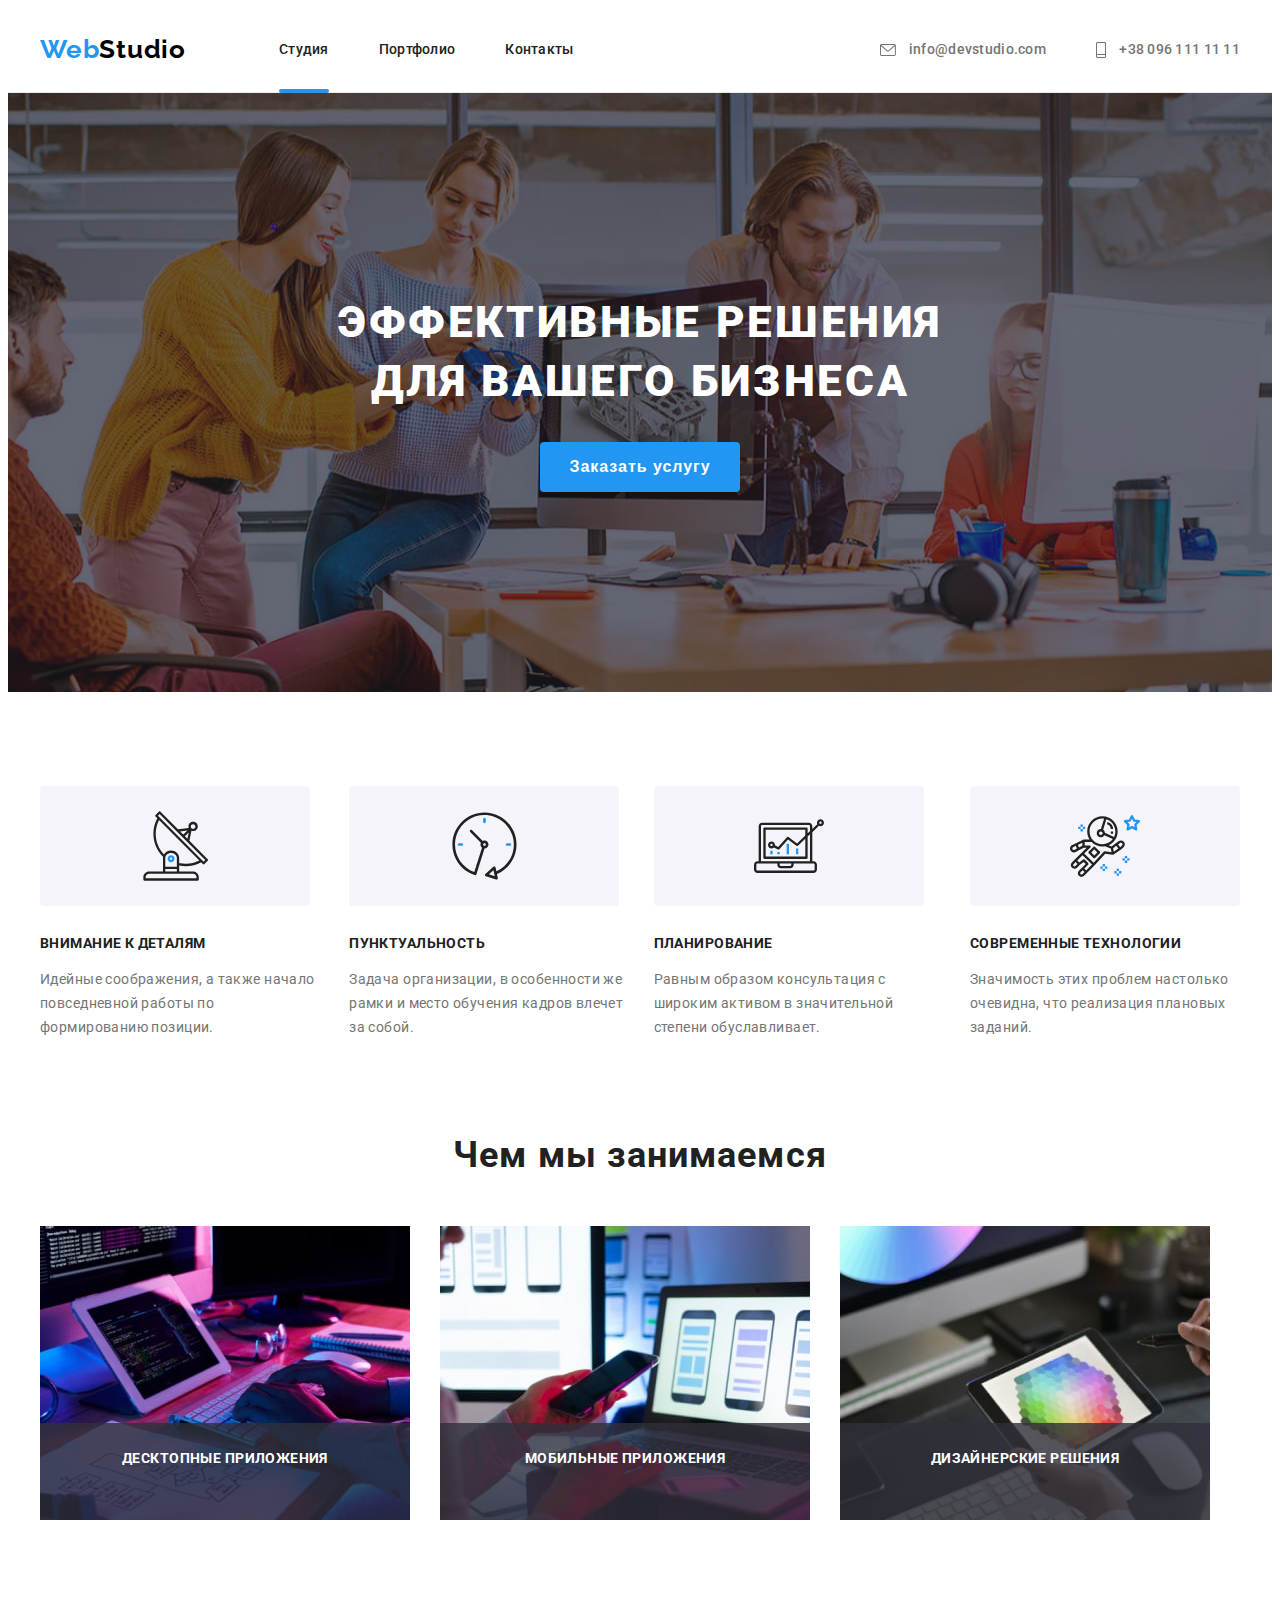
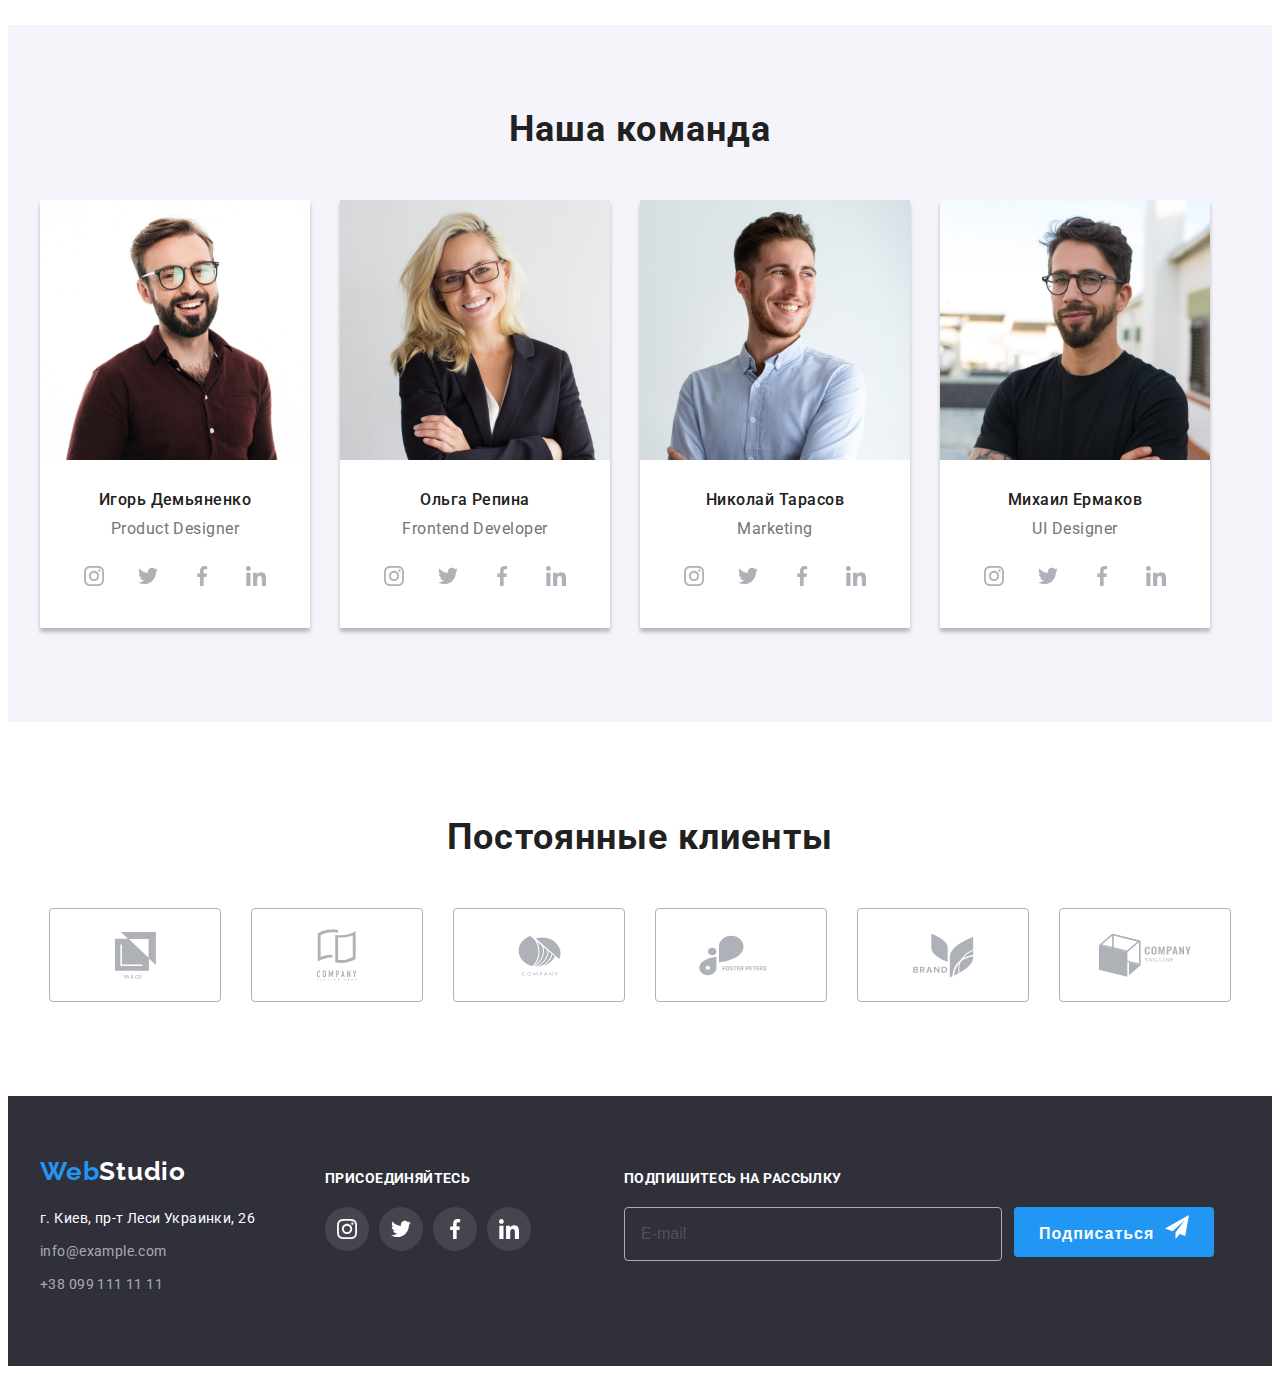
==== commit d5014eb9: "error correction" ====
--- a/index.html
+++ b/index.html
@@ -54,7 +54,7 @@
     <!-- Герой -->
     <main>
         <section class="hero">
-            <div class="container"></div>
+            <div class="container">
             <h1 class="hero-title">Эффективные решения <br> для вашего бизнеса</h1>
             <button type="button" class="hero-button" data-modal-open>Заказать услугу</button>
             </div>
@@ -66,7 +66,7 @@
                 <ul class="peculiarities-list list">
                     <li class="peculiarities-item">
                         <div class="peculiarities-fone-img">
-                            <svg class="peculiarities-icon" width="65" height="70">socials
+                            <svg class="peculiarities-icon" width="65" height="70">
                                 <use href="./images/icons.svg#icon-antena"></use>
                             </svg>
                         </div>
@@ -76,7 +76,7 @@
                     </li>
                     <li class="peculiarities-item">
                         <div class="peculiarities-fone-img">
-                            <svg class="peculiarities-icon" width="67" height="70">socials
+                            <svg class="peculiarities-icon" width="67" height="70">
                                 <use href="./images/icons.svg#icon-clock"></use>
                             </svg>
                         </div>
@@ -86,7 +86,7 @@
                     </li>
                     <li class="peculiarities-item">
                         <div class="peculiarities-fone-img">
-                            <svg class="peculiarities-icon" width="70" height="70">socials
+                            <svg class="peculiarities-icon" width="70" height="70">
                                 <use href="./images/icons.svg#icon-diagram"></use>
                             </svg>
                         </div>
@@ -96,7 +96,7 @@
                     </li>
                     <li class="peculiarities-item">
                         <div class="peculiarities-fone-img">
-                            <svg class="peculiarities-icon" width="70" height="70">socials
+                            <svg class="peculiarities-icon" width="70" height="70">
                                 <use href="./images/icons.svg#icon-astronaut"></use>
                             </svg>
                         </div>
@@ -150,7 +150,7 @@
                             <ul class="team-socials list socials-list">
                                 <li class="socials-item link">
                                     <a href="" class="socials-link" rel="noopener noreferrer nofollow" target="_blank">
-                                        <svg class="socials-icon" width="20" height="20">socials
+                                        <svg class="socials-icon" width="20" height="20">
                                             <use href="./images/icons.svg#icon-instagram"></use>
                                         </svg>
                                     </a>
@@ -188,7 +188,7 @@
                             <ul class="team-socials list socials-list">
                                 <li class="socials-item link">
                                     <a href="" class="socials-link">
-                                        <svg class="socials-icon" width="20" height="20">socials
+                                        <svg class="socials-icon" width="20" height="20">
                                             <use href="./images/icons.svg#icon-instagram"></use>
                                         </svg>
                                     </a>
@@ -207,8 +207,8 @@
                                         </svg>
                                     </a>
                                 </li>
-                                <li class="socials-item link" rel="noopener noreferrer nofollow" target="_blank">
-                                    <a href="" class="socials-link">
+                                <li class="socials-item link" >
+                                    <a href="" class="socials-link" rel="noopener noreferrer nofollow" target="_blank">
                                         <svg class="socials-icon" width="20" height="20">
                                             <use href="./images/icons.svg#icon-linkedin"></use>
                                         </svg>
@@ -226,7 +226,7 @@
                             <ul class="team-socials list socials-list">
                                 <li class="socials-item link">
                                     <a href="" class="socials-link" rel="noopener noreferrer nofollow" target="_blank">
-                                        <svg class="socials-icon" width="20" height="20">socials
+                                        <svg class="socials-icon" width="20" height="20">
                                             <use href="./images/icons.svg#icon-instagram"></use>
                                         </svg>
                                     </a>
@@ -238,15 +238,15 @@
                                         </svg>
                                     </a>
                                 </li>
-                                <li class="socials-item link" rel="noopener noreferrer nofollow" target="_blank">
-                                    <a href="" class="socials-link">
+                                <li class="socials-item link" >
+                                    <a href="" class="socials-link" rel="noopener noreferrer nofollow" target="_blank">
                                         <svg class="socials-icon" width="20" height="20">
                                             <use href="./images/icons.svg#icon-facebook"></use>
                                         </svg>
                                     </a>
                                 </li>
-                                <li class="socials-item link" rel="noopener noreferrer nofollow" target="_blank">
-                                    <a href="" class="socials-link">
+                                <li class="socials-item link">
+                                    <a href="" class="socials-link" rel="noopener noreferrer nofollow" target="_blank">
                                         <svg class="socials-icon" width="20" height="20">
                                             <use href="./images/icons.svg#icon-linkedin"></use>
                                         </svg>
@@ -264,7 +264,7 @@
                             <ul class="team-socials list socials-list">
                                 <li class="socials-item link">
                                     <a href="" class="socials-link" rel="noopener noreferrer nofollow" target="_blank">
-                                        <svg class="socials-icon" width="20" height="20">socials
+                                        <svg class="socials-icon" width="20" height="20">
                                             <use href="./images/icons.svg#icon-instagram"></use>
                                         </svg>
                                     </a>
@@ -300,7 +300,7 @@
         <section class="client">
             <div class="container">
                 <h2 class="client-main-title">Постоянные клиенты</h2>
-                <ul class="client-list list client-list">
+                <ul class="client-list list">
                     <li class="client-item link">
                         <a href="" class="client-link">
                             <svg class="client-logo" width="41" height="47">
@@ -365,14 +365,14 @@
                                 <a href="tel:+380991111111" class="contact-address-tel link">+38 099 111 11 11</a>
                             </li>
                         </ul>
+                    </address>
                 </div>
-                </address>
                 <div class="footer-title-icon">
                     <b class="footer-title">присоединяйтесь</b>
                     <ul class="footer-socials list footer-socials-list">
                         <li class="footer-socials-item link">
                             <a href="" class="footer-socials-link" rel="noopener noreferrer nofollow" target="_blank">
-                                <svg class="footer-socials-icon" width="20" height="20">socials
+                                <svg class="footer-socials-icon" width="20" height="20">
                                     <use href="./images/icons.svg#icon-instagram"></use>
                                 </svg>
                             </a>
@@ -391,8 +391,8 @@
                                 </svg>
                             </a>
                         </li>
-                        <li class="footer-socials-item link" rel="noopener noreferrer nofollow" target="_blank">
-                            <a href="" class="footer-socials-link">
+                        <li class="footer-socials-item link">
+                            <a href="" class="footer-socials-link" rel="noopener noreferrer nofollow" target="_blank">
                                 <svg class="footer-socials-icon" width="20" height="20">
                                     <use href="./images/icons.svg#icon-linkedin"></use>
                                 </svg>
@@ -409,6 +409,7 @@
                                 <use href="./images/icons.svg#icon-icon-send-color"></use>
                             </svg>
                         </button>
+                   </form>
                 </div>
             </div>
         </div>
@@ -425,7 +426,7 @@
                 <label class="modal-form-label">
                     Имя
                     <span class="modal-form-field">
-                        <input type="text" name="name" class="modal-form-input" name="modal-name" minlength="2"
+                        <input type="text" class="modal-form-input" name="modal-name" minlength="2"
                             required>
                         <svg class="modal-form-icon" width="18" height="18">
                             <use href="./images/icons.svg#icon-person-black"></use>
@@ -435,18 +436,17 @@
                 <label class="modal-form-label">
                     Телефон
                     <span class="modal-form-field">
-                        <input type="tel" name="name" class="modal-form-input" name="modal-tel"
+                        <input type="tel" class="modal-form-input" name="modal-tel"
                             pattern="[0-9]{3}-[0-9]{3}-[0-9]{2}-[0-9]{2}" title="067-000-00-00" required>
                         <svg class="modal-form-icon" width="18" height="18">
                             <use href="./images/icons.svg#icon-phone-black"></use>
                         </svg>
                     </span>
                 </label>
-
                 <label class="modal-form-label">
                     Почта
                     <span class="modal-form-field">
-                        <input type="email" name="name" class="modal-form-input" name="modal-email">
+                        <input type="email" class="modal-form-input" name="modal-email">
                         <svg class="modal-form-icon" width="18" height="18">
                             <use href="./images/icons.svg#icon-email-black"></use>
                         </svg>
@@ -461,11 +461,8 @@
                         href="" class="modal-form-label-link">Условия договора</a> </label>
                 <button type="submit" class="modal-form-btn">Отправить</button>
             </form>
-
         </div>
     </div>
-
     <script src="./js/modal.js"></script>
 </body>
-
 </html>--- a/css/styles.css
+++ b/css/styles.css
@@ -396,6 +396,9 @@
   display: flex;
   justify-content: center;
 }
+.client-item:first-child {
+  margin-left: -30px;
+}
 .client-link {
   width: 100%;
   height: 100%;
@@ -472,6 +475,7 @@
   background-color: #2f303a;
   padding-top: 60px;
   padding-bottom: 60px;
+  display: block;
 }
 .footer-information {
   display: flex;
@@ -576,6 +580,7 @@
 
   color: rgba(117, 117, 117, 0.5);
 }
+
 /* -------------FILTR-------------------- */
 .button-projects-list {
   display: flex;
@@ -732,7 +737,8 @@
   transition: fill 250ms cubic-bezier(0.4, 0, 0.2, 1);
   cursor: pointer;
 }
-.close-btn:focus {
+.close-btn:focus,
+.close-btn:hover {
   fill: var(--accent-color);
 }
 .is-hidden {
@@ -772,8 +778,6 @@
   padding: 0;
   border: none;
   position: relative;
-  left: 50%;
-  transform: translate(-50%, 0);
   transition: box-shadow 250ms cubic-bezier(0.4, 0, 0.2, 1);
 }
 .modal-form-btn:focus {
@@ -863,7 +867,10 @@
   color: var(--main-text-color);
   letter-spacing: 0.03em;
   margin-bottom: 30px;
+  padding-left: 11px;
 }
 .modal-form-label-link {
   color: var(--accent-color);
 }
+.modal-form {
+}
